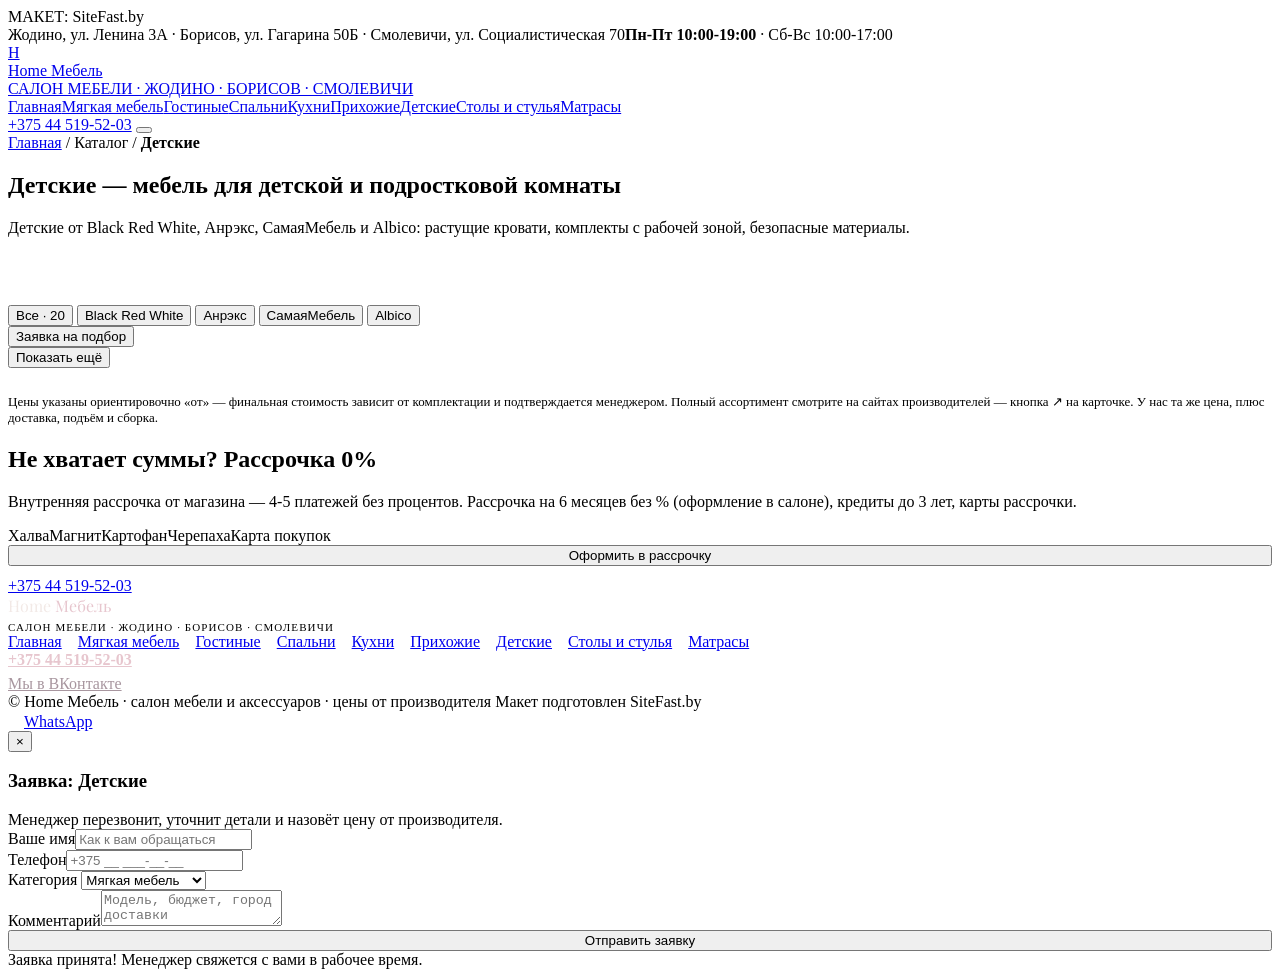
==== detskie.html @ a509b150 "add detskie.html" ====
<!DOCTYPE html>
<html lang="ru">
<head>
<meta charset="UTF-8">
<meta name="viewport" content="width=device-width, initial-scale=1.0">
<title>Детские — мебель для детской и подростковой комнаты | Home Мебель — Жодино, Борисов, Смолевичи</title>
<meta name="description" content="Детские от Black Red White, Анрэкс, СамаяМебель и Albico: растущие кровати, комплекты с рабочей зоной, безопасные материалы.">
<link rel="preconnect" href="https://fonts.googleapis.com">
<link rel="preconnect" href="https://fonts.gstatic.com" crossorigin>
<link href="https://fonts.googleapis.com/css2?family=Playfair+Display:ital,wght@0,500;0,700;0,800;0,900;1,700&family=Raleway:wght@400;500;600;700;800&display=swap" rel="stylesheet">
<link rel="stylesheet" href="assets/style.css">
</head>
<body>
<div class="wm"></div>
<div class="wbadge">МАКЕТ: SiteFast.by</div>
<header>
  <div class="topline"><div class="wrap"><span>Жодино, ул. Ленина 3А · Борисов, ул. Гагарина 50Б · Смолевичи, ул. Социалистическая 70</span><span class="tl2"><b>Пн-Пт 10:00-19:00</b> · Сб-Вс 10:00-17:00</span></div></div>
  <div class="wrap hrow">
    <a href="index.html" class="logo">
      <div class="lmark">H</div>
      <div><div class="lname">Home <span>Мебель</span></div><div class="lsub">САЛОН МЕБЕЛИ · ЖОДИНО · БОРИСОВ · СМОЛЕВИЧИ</div></div>
    </a>
    <nav class="main" id="nav"><a href="index.html">Главная</a><a href="myagkaya-mebel.html" class="">Мягкая мебель</a><a href="gostinye.html" class="">Гостиные</a><a href="spalni.html" class="">Спальни</a><a href="kukhni.html" class="">Кухни</a><a href="prihozhie.html" class="">Прихожие</a><a href="detskie.html" class="act">Детские</a><a href="stoly-stulya.html" class="">Столы и стулья</a><a href="matrasy.html" class="">Матрасы</a></nav>
    <div class="hcall">
      <a href="tel:+375445195203" class="btn btn-line">+375 44 519-52-03</a>
      <button class="burger" id="burger" aria-label="Меню"><span></span><span></span><span></span></button>
    </div>
  </div>
</header>
<main>
<section class="blk" style="padding-bottom:34px">
  <div class="wrap">
    <div class="crumbs"><a href="index.html">Главная</a> / Каталог / <b>Детские</b></div>
    <h1>Детские — мебель для детской и подростковой комнаты</h1>
    <p class="lead" style="margin-bottom:0">Детские от Black Red White, Анрэкс, СамаяМебель и Albico: растущие кровати, комплекты с рабочей зоной, безопасные материалы.</p>
  </div>
</section>
<section class="blk alt" style="padding-top:34px">
  <div class="wrap">
    <div class="cats-head">
      <div>
        <div class="filters" id="filters">
          <button class="chip on" data-f="all">Все · <span id="pcnt">20</span></button>
          <button class="chip" data-f="BRW">Black Red White</button>
          <button class="chip" data-f="Анрэкс">Анрэкс</button>
          <button class="chip" data-f="СамаяМебель">СамаяМебель</button>
          <button class="chip" data-f="Albico">Albico</button>

        </div>
      </div>
      <button class="btn btn-acc2 btn-sm" data-q="Детские">Заявка на подбор</button>
    </div>
    <div class="pgrid" id="pgrid" data-shown="12"></div>
    <div class="morewrap"><button class="btn btn-acc" id="morebtn">Показать ещё</button></div>
    <p style="margin-top:26px;font-size:13px;color:var(--mut)">Цены указаны ориентировочно «от» — финальная стоимость зависит от комплектации и подтверждается менеджером. Полный ассортимент смотрите на сайтах производителей — кнопка ↗ на карточке. У нас та же цена, плюс доставка, подъём и сборка.</p>
  </div>
</section>
<section class="blk">
  <div class="wrap">
    <div class="pay fx">
      <div>
        <h2>Не хватает суммы? Рассрочка 0%</h2>
        <p>Внутренняя рассрочка от магазина — 4-5 платежей без процентов. Рассрочка на 6 месяцев без % (оформление в салоне), кредиты до 3 лет, карты рассрочки.</p>
        <div class="row"><span class="pill">Халва</span><span class="pill">Магнит</span><span class="pill">Картофан</span><span class="pill">Черепаха</span><span class="pill">Карта покупок</span></div>
      </div>
      <div style="display:flex;flex-direction:column;gap:11px;min-width:225px">
        <button class="btn btn-acc" data-q="Детские">Оформить в рассрочку</button>
        <a href="tel:+375445195203" class="btn btn-line">+375 44 519-52-03</a>
      </div>
    </div>
  </div>
</section>
</main>
<footer>
  <div class="wrap">
    <div class="frow">
      <div>
        <div class="lname" style="color:#F2E9E6;font-family:'Playfair Display',serif">Home <span style="color:#E7C6CE">Мебель</span></div>
        <div class="mono" style="font-size:11px;margin-top:5px;letter-spacing:.1em">САЛОН МЕБЕЛИ · ЖОДИНО · БОРИСОВ · СМОЛЕВИЧИ</div>
      </div>
      <nav style="display:flex;gap:16px;flex-wrap:wrap"><a href="index.html">Главная</a><a href="myagkaya-mebel.html" class="">Мягкая мебель</a><a href="gostinye.html" class="">Гостиные</a><a href="spalni.html" class="">Спальни</a><a href="kukhni.html" class="">Кухни</a><a href="prihozhie.html" class="">Прихожие</a><a href="detskie.html" class="act">Детские</a><a href="stoly-stulya.html" class="">Столы и стулья</a><a href="matrasy.html" class="">Матрасы</a></nav>
      <div>
        <a href="tel:+375445195203" style="color:#E7C6CE;font-weight:800">+375 44 519-52-03</a>
        <div style="margin-top:6px"><a href="https://vk.com/vk_homemebel" style="color:#A8969F">Мы в ВКонтакте</a></div>
      </div>
    </div>
    <div class="wmline mono">
      <span>© Home Мебель · салон мебели и аксессуаров · цены от производителя</span>
      <span>Макет подготовлен SiteFast.by</span>
    </div>
  </div>
</footer>
<div class="fab">
  <button class="qbtn" id="qbtn" data-q="Детские" style="display:none">Заявка <span class="qn"></span></button>
  <a class="wa" href="https://wa.me/375445195203" target="_blank" rel="noopener"><svg width="16" height="16" viewBox="0 0 24 24" fill="#fff"><path d="M12 2a10 10 0 00-8.6 15.1L2 22l5-1.3A10 10 0 1012 2z"/></svg>WhatsApp</a>
</div>
<div class="modal" id="qmodal">
  <div class="mbox">
    <button class="mx" aria-label="Закрыть">×</button>
    <h3>Заявка: Детские</h3>
    <div class="mnote">Менеджер перезвонит, уточнит детали и назовёт цену от производителя.</div>
    <div class="qlist" id="qlist"></div>
    <form class="jform" novalidate>
      <div class="frm">
        <div><label>Ваше имя</label><input name="name" required placeholder="Как к вам обращаться"></div>
        <div><label>Телефон</label><input name="tel" required placeholder="+375 __ ___-__-__"></div>
        <div><label>Категория</label>
          <select name="type">
            <option value="Мягкая мебель">Мягкая мебель</option><option value="Гостиные">Гостиные</option><option value="Спальни">Спальни</option>
            <option value="Кухни">Кухни</option><option value="Прихожие">Прихожие</option><option value="Детские">Детские</option>
            <option value="Столы и стулья">Столы и стулья</option><option value="Матрасы">Матрасы</option><option>Мебель на заказ</option>
          </select>
        </div>
        <div><label>Комментарий</label><textarea name="msg" placeholder="Модель, бюджет, город доставки"></textarea></div>
        <button class="btn btn-acc" type="submit" style="width:100%">Отправить заявку</button>
        <div class="ok-msg">Заявка принята! Менеджер свяжется с вами в рабочее время.</div>
      </div>
    </form>
  </div>
</div>
<script src="assets/data-detskie.js"></script>
<script src="assets/main.js"></script>
<script>renderCatalog();</script>
</body>
</html>
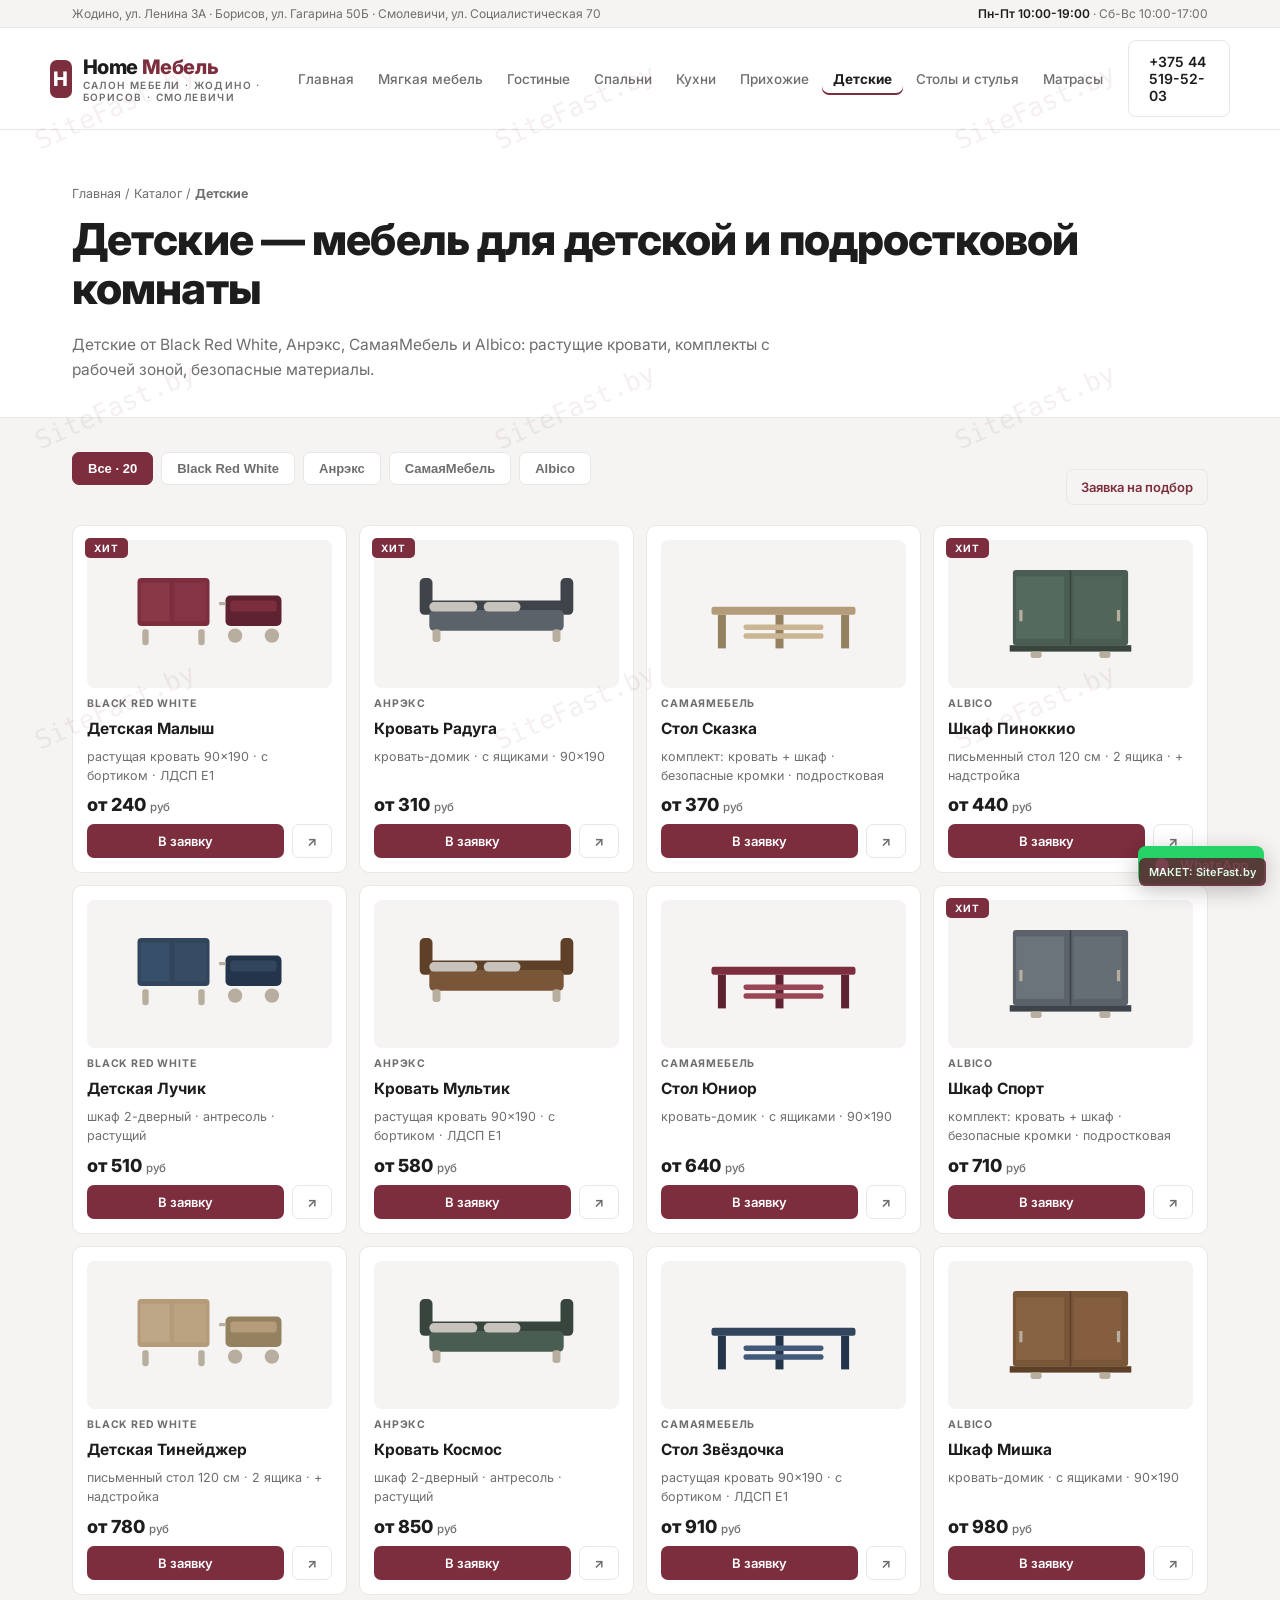
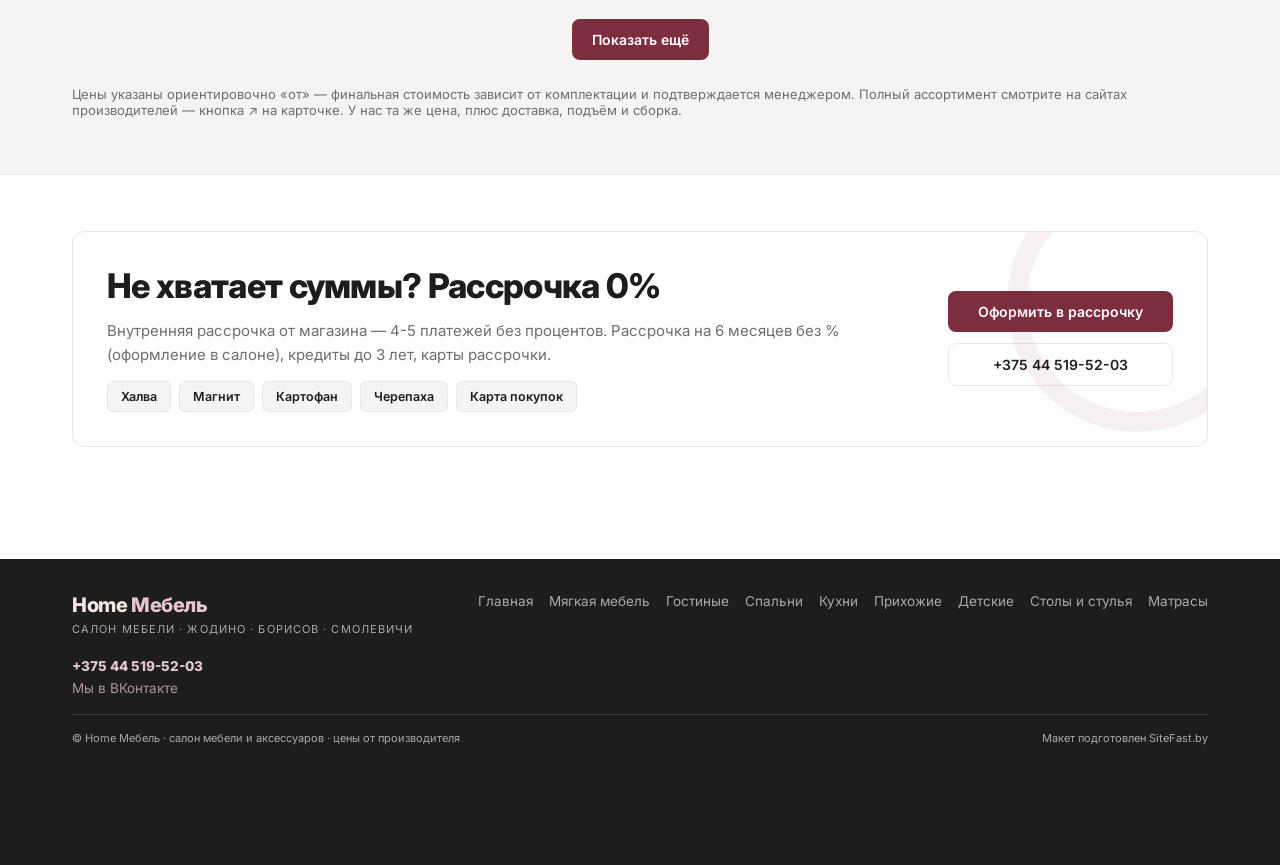
==== commit fc82c313: "redesign: строгий стиль по референсам (светлый фон, Inter, тонкие линии)" ====
--- a/detskie.html
+++ b/detskie.html
@@ -7,7 +7,7 @@
 <meta name="description" content="Детские от Black Red White, Анрэкс, СамаяМебель и Albico: растущие кровати, комплекты с рабочей зоной, безопасные материалы.">
 <link rel="preconnect" href="https://fonts.googleapis.com">
 <link rel="preconnect" href="https://fonts.gstatic.com" crossorigin>
-<link href="https://fonts.googleapis.com/css2?family=Playfair+Display:ital,wght@0,500;0,700;0,800;0,900;1,700&family=Raleway:wght@400;500;600;700;800&display=swap" rel="stylesheet">
+<link href="https://fonts.googleapis.com/css2?family=Inter:wght@400;500;600;700;800&display=swap" rel="stylesheet">
 <link rel="stylesheet" href="assets/style.css">
 </head>
 <body>
@@ -75,7 +75,7 @@
   <div class="wrap">
     <div class="frow">
       <div>
-        <div class="lname" style="color:#F2E9E6;font-family:'Playfair Display',serif">Home <span style="color:#E7C6CE">Мебель</span></div>
+        <div class="lname" style="color:#F2E9E6;font-family:'Inter',sans-serif;font-weight:800;letter-spacing:-.02em">Home <span style="color:#E7C6CE">Мебель</span></div>
         <div class="mono" style="font-size:11px;margin-top:5px;letter-spacing:.1em">САЛОН МЕБЕЛИ · ЖОДИНО · БОРИСОВ · СМОЛЕВИЧИ</div>
       </div>
       <nav style="display:flex;gap:16px;flex-wrap:wrap"><a href="index.html">Главная</a><a href="myagkaya-mebel.html" class="">Мягкая мебель</a><a href="gostinye.html" class="">Гостиные</a><a href="spalni.html" class="">Спальни</a><a href="kukhni.html" class="">Кухни</a><a href="prihozhie.html" class="">Прихожие</a><a href="detskie.html" class="act">Детские</a><a href="stoly-stulya.html" class="">Столы и стулья</a><a href="matrasy.html" class="">Матрасы</a></nav>
--- a/assets/style.css
+++ b/assets/style.css
@@ -0,0 +1,205 @@
+:root{--acc:#7C2D3E;--acch:#5E2230;--acl:#E7C6CE;--tint:rgba(124,45,62,.07);--bg:#FFFFFF;--alt:#F5F4F2;--ink:#1D1D1D;--mut:#6E6E6E;--line:#E7E7E7;--dk:#1D1D1D;--dmut:#A9A9A9;--dline:#3A3A3A}
+*{margin:0;padding:0;box-sizing:border-box}
+html{scroll-behavior:smooth}
+body{font-family:'Inter',system-ui,sans-serif;background:var(--bg);color:var(--ink);font-size:16px}
+a{color:inherit;text-decoration:none}
+img{max-width:100%;display:block}
+.wrap{max-width:1180px;margin:0 auto;padding:0 22px}
+/* шапка */
+header{position:sticky;top:0;z-index:100;background:rgba(255,255,255,.97);backdrop-filter:blur(8px);border-bottom:1px solid var(--line)}
+.hrow{display:flex;align-items:center;justify-content:space-between;gap:14px;padding:12px 0}
+.logo{display:flex;align-items:center;gap:11px;min-width:0}
+.lmark{width:38px;height:38px;border-radius:7px;background:var(--acc);display:flex;align-items:center;justify-content:center;font-weight:800;color:#fff;font-size:20px}
+.lname{font-size:20px;font-weight:800;letter-spacing:-.02em}
+.lname span{color:var(--acc)}
+.lsub{font-size:10px;color:var(--mut);letter-spacing:.14em;font-weight:600}
+nav.main{display:flex;gap:2px}
+nav.main a{font-size:13.5px;font-weight:500;padding:8px 11px;border-radius:7px;white-space:nowrap;color:var(--mut)}
+nav.main a:hover{background:var(--alt);color:var(--ink)}
+nav.main a.act{color:var(--ink);font-weight:700;box-shadow:inset 0 -2px 0 var(--acc)}
+.hcall{display:flex;gap:8px;align-items:center}
+.btn{display:inline-flex;align-items:center;justify-content:center;gap:8px;font-weight:600;font-size:14px;padding:12px 20px;border-radius:8px;transition:.15s;cursor:pointer;border:none;font-family:'Inter',sans-serif}
+.btn-acc{background:var(--acc);color:#fff}
+.btn-acc:hover{background:var(--acch)}
+.btn-line{background:transparent;border:1.5px solid var(--line);color:var(--ink)}
+.btn-line:hover{border-color:var(--ink)}
+.btn-acc2{background:transparent;border:1.5px solid var(--line);color:var(--acc)}
+.btn-acc2:hover{border-color:var(--acc)}
+.btn-sm{padding:9px 14px;font-size:13px;border-radius:7px}
+.burger{display:none;background:none;border:1.5px solid var(--line);border-radius:7px;padding:9px 10px;cursor:pointer}
+.burger span{display:block;width:20px;height:2px;background:var(--ink);margin:4px 0}
+.topline{background:var(--alt);color:var(--mut);font-size:12px;padding:6px 0;border-bottom:1px solid var(--line)}
+.topline .wrap{display:flex;justify-content:space-between;gap:14px;flex-wrap:wrap}
+.topline b{color:var(--ink);font-weight:600}
+/* hero */
+.hero{background:var(--bg);border-bottom:1px solid var(--line)}
+.hrow2{display:grid;grid-template-columns:1.06fr .94fr;gap:44px;padding:56px 0 48px;align-items:center}
+.tag{display:inline-block;font-size:11px;letter-spacing:.14em;font-weight:700;color:#fff;background:var(--acc);padding:7px 13px;border-radius:5px;margin-bottom:20px;text-transform:uppercase}
+h1{font-size:clamp(27px,3.6vw,44px);line-height:1.12;margin-bottom:18px;font-weight:800;letter-spacing:-.02em}
+h1 em{font-style:normal;color:var(--acc)}
+.hsub{font-size:16px;line-height:1.65;color:var(--mut);max-width:560px;margin-bottom:24px}
+.hfacts{display:grid;grid-template-columns:repeat(2,1fr);gap:10px;max-width:560px;margin-bottom:26px}
+.hf{border:1px solid var(--line);border-radius:9px;padding:12px 14px;background:#fff}
+.hf b{display:block;font-size:17px;font-weight:800;color:var(--acc);letter-spacing:-.01em}
+.hf span{font-size:11.5px;color:var(--mut)}
+.hbtns{display:flex;gap:10px;flex-wrap:wrap}
+/* плитки hero справа */
+.htiles{display:grid;grid-template-columns:1fr 1fr;gap:10px}
+.ht{border:1px solid var(--line);border-radius:10px;padding:18px 16px;background:#fff;transition:border-color .15s}
+.ht:hover{border-color:var(--acc)}
+.ht svg{width:100%;height:74px;display:block;margin-bottom:10px}
+.ht b{display:block;font-size:14.5px;font-weight:700}
+.ht span{font-size:11.5px;color:var(--mut)}
+.hall{grid-column:1/-1;border:1px solid var(--line);border-radius:10px;padding:13px 16px;display:flex;justify-content:space-between;align-items:center;font-size:13.5px;font-weight:600;color:var(--mut);background:var(--alt)}
+.hall:hover{color:var(--acc);border-color:var(--acc)}
+.hall b{color:var(--acc)}
+/* полоса преимуществ (статичная) */
+.strip{border-bottom:1px solid var(--line);background:#fff}
+.strip .wrap{display:flex;gap:28px;flex-wrap:wrap;padding-top:14px;padding-bottom:14px}
+.strip span{font-size:12.5px;font-weight:600;color:var(--mut);letter-spacing:.06em;text-transform:uppercase;display:flex;align-items:center;gap:9px}
+.strip i{width:5px;height:5px;background:var(--acc);border-radius:1px;flex:none}
+/* секции */
+section.blk{padding:56px 0}
+section.blk.alt{background:var(--alt);border-top:1px solid var(--line);border-bottom:1px solid var(--line)}
+.kick{font-size:12px;letter-spacing:.16em;font-weight:700;color:var(--acc);text-transform:uppercase;margin-bottom:12px;display:flex;align-items:center;gap:10px}
+.kick::before{content:'';width:22px;height:2px;background:var(--acc)}
+h2{font-size:clamp(23px,2.9vw,34px);line-height:1.15;margin-bottom:14px;font-weight:800;letter-spacing:-.02em}
+.lead{font-size:15.5px;line-height:1.65;color:var(--mut);max-width:760px;margin-bottom:28px}
+.fx{opacity:0;transform:translateY(14px)}
+body.js .fx{opacity:0;transform:translateY(14px);transition:opacity .5s ease,transform .5s ease}
+body.js .fx.in{opacity:1;transform:none}
+/* категории-плитки */
+.catgrid{display:grid;grid-template-columns:repeat(4,1fr);gap:12px}
+.cat{background:#fff;border:1px solid var(--line);border-radius:10px;padding:20px;position:relative;overflow:hidden;transition:border-color .15s;display:block}
+.cat:hover{border-color:var(--acc)}
+.cat svg{width:100%;height:110px;display:block;margin-bottom:12px}
+.cat b{display:block;font-size:17.5px;font-weight:700;letter-spacing:-.01em}
+.cat span{font-size:12.5px;color:var(--mut)}
+.cat .go{position:absolute;right:14px;top:14px;width:28px;height:28px;border-radius:7px;background:var(--tint);color:var(--acc);display:flex;align-items:center;justify-content:center;font-weight:700;transition:.15s;font-size:13px}
+.cat:hover .go{background:var(--acc);color:#fff}
+/* чертёж */
+.bp{background:#16294A;position:relative;border-radius:0}
+.bp-stick{position:sticky;top:0;min-height:92vh;display:flex;align-items:center;justify-content:center;padding:20px 0}
+.bp-panel{position:relative;background:#16294A;border-radius:14px;overflow:hidden;width:min(520px,92vw);aspect-ratio:4/4.6;box-shadow:0 34px 70px -30px rgba(20,38,66,.55)}
+.bp-panel::after{content:'';position:absolute;inset:0;background:repeating-linear-gradient(0deg,transparent 0 38px,rgba(255,255,255,.05) 38px 39px),repeating-linear-gradient(90deg,transparent 0 38px,rgba(255,255,255,.05) 38px 39px);pointer-events:none;z-index:2}
+.bp-l{position:absolute;inset:0;background-color:#16294A;background-size:auto 100%;background-position:center top;background-repeat:no-repeat;opacity:0}
+.bp-l[data-m="0"]{opacity:1}
+.bp-l[data-m="1"],.bp-l[data-m="2"],.bp-l[data-m="3"]{clip-path:inset(0 0 100% 0)}
+.bp-l[data-m="4"]{clip-path:circle(0% at 50% 45%)}
+.bp-chalk{position:absolute;left:6%;right:6%;top:0;height:2px;background:repeating-linear-gradient(90deg,#E0B880 0 12px,transparent 12px 19px);opacity:0;box-shadow:0 0 16px 2px rgba(224,184,128,.45);z-index:3}
+.bp-cap{text-align:center;color:#8FA2C4;font-size:11px;letter-spacing:.3em;font-weight:600;margin-top:16px;text-transform:uppercase}
+/* преимущества */
+.advgrid{display:grid;grid-template-columns:repeat(auto-fit,minmax(240px,1fr));gap:12px}
+.adv{background:#fff;border:1px solid var(--line);border-radius:10px;padding:22px 20px}
+.adv .n{font-size:30px;font-weight:800;color:var(--acc);line-height:1;margin-bottom:10px;letter-spacing:-.02em}
+.adv b{display:block;font-size:15.5px;margin-bottom:6px;font-weight:700}
+.adv p{font-size:13.5px;line-height:1.6;color:var(--mut)}
+/* производители */
+.brands{display:grid;grid-template-columns:repeat(auto-fit,minmax(180px,1fr));gap:10px}
+.brand{display:flex;align-items:center;justify-content:space-between;gap:10px;background:#fff;border:1px solid var(--line);border-radius:9px;padding:14px 16px;transition:.15s}
+.brand:hover{border-color:var(--acc)}
+.brand b{font-size:14.5px;font-weight:700}
+.brand small{display:block;font-size:11.5px;color:var(--mut);font-weight:500}
+.brand .ar{color:var(--acc);font-weight:700;font-size:14px;flex:none}
+/* рассрочка */
+.pay{background:#fff;border:1px solid var(--line);border-radius:12px;padding:34px;display:grid;grid-template-columns:1.3fr auto;gap:26px;align-items:center;position:relative;overflow:hidden}
+.pay::after{content:'';position:absolute;right:-60px;top:-60px;width:220px;height:220px;border:20px solid var(--tint);border-radius:50%}
+.pay p{color:var(--mut);font-size:15px;line-height:1.6;margin-top:8px}
+.pay .row{display:flex;gap:8px;flex-wrap:wrap;margin-top:14px}
+.pay .pill{font-size:12.5px;font-weight:600;border:1px solid var(--line);border-radius:6px;padding:7px 13px;color:var(--ink);background:var(--alt)}
+/* каталог */
+.cats-head{display:flex;justify-content:space-between;align-items:end;gap:20px;flex-wrap:wrap;margin-bottom:20px}
+.crumbs{font-size:12.5px;color:var(--mut);margin-bottom:14px}
+.crumbs a:hover{color:var(--acc)}
+.filters{display:flex;gap:8px;flex-wrap:wrap;margin-bottom:20px}
+.chip{font-size:13px;font-weight:600;padding:8px 15px;border-radius:7px;border:1.5px solid var(--line);background:#fff;cursor:pointer;transition:.15s;color:var(--mut)}
+.chip:hover{border-color:var(--mut)}
+.chip.on{border-color:var(--acc);background:var(--acc);color:#fff}
+.pgrid{display:grid;grid-template-columns:repeat(auto-fill,minmax(255px,1fr));gap:12px}
+.pcard{background:#fff;border:1px solid var(--line);border-radius:10px;padding:14px;display:flex;flex-direction:column;gap:9px;transition:border-color .15s;position:relative}
+.pcard:hover{border-color:var(--acc)}
+.pcard .art{border-radius:8px;background:var(--alt);padding:14px;height:148px;display:flex;align-items:center}
+.pcard .art svg{width:100%;height:100%}
+.pcard h3{font-size:15.5px;font-weight:700;line-height:1.3}
+.pcard .spec{font-size:12.5px;color:var(--mut);line-height:1.5;flex:1}
+.pcard .prow{display:flex;align-items:baseline;justify-content:space-between;gap:8px}
+.pcard .price{font-size:18px;font-weight:800;letter-spacing:-.01em;white-space:nowrap}
+.pcard .price small{font-size:11.5px;color:var(--mut);font-weight:500}
+.pcard .sup{font-size:10.5px;font-weight:700;color:var(--mut);letter-spacing:.08em;text-transform:uppercase}
+.pcard .acts{display:flex;gap:8px}
+.pcard .acts .btn{flex:1}
+.pcard .acts a.out{flex:none;display:flex;align-items:center;justify-content:center;width:40px;border:1.5px solid var(--line);border-radius:7px;color:var(--mut);font-weight:700;transition:.15s;font-size:13px}
+.pcard .acts a.out:hover{border-color:var(--acc);color:var(--acc)}
+.hit{position:absolute;left:12px;top:12px;background:var(--acc);color:#fff;font-size:10px;font-weight:700;letter-spacing:.1em;padding:4px 9px;border-radius:5px;z-index:2}
+.morewrap{text-align:center;margin-top:24px}
+/* faq */
+.faq details{background:#fff;border:1px solid var(--line);border-radius:9px;margin-bottom:9px;overflow:hidden}
+.faq summary{list-style:none;cursor:pointer;padding:15px 18px;font-weight:600;font-size:15px;display:flex;justify-content:space-between;align-items:center;gap:10px}
+.faq summary::-webkit-details-marker{display:none}
+.faq summary .pl{flex:none;width:22px;height:22px;border-radius:6px;background:var(--tint);color:var(--acc);display:flex;align-items:center;justify-content:center;font-weight:700;transition:transform .25s}
+.faq details[open] .pl{transform:rotate(45deg);background:var(--acc);color:#fff}
+.faq .fa{padding:0 18px 15px;font-size:14px;line-height:1.65;color:var(--mut)}
+/* контакты */
+.con{display:grid;grid-template-columns:1fr 1fr;gap:20px}
+.cbox{background:#fff;border:1px solid var(--line);border-radius:12px;padding:26px}
+.cbox h3{font-size:18px;margin-bottom:14px;font-weight:700}
+.shops{display:grid;gap:10px}
+.shop{border:1px solid var(--line);border-radius:9px;padding:14px 16px}
+.shop b{display:block;font-size:15px;margin-bottom:3px;font-weight:700}
+.shop span{font-size:13px;color:var(--mut);display:block}
+.shop .tel{margin-top:8px;display:flex;gap:14px;flex-wrap:wrap}
+.shop .tel a{color:var(--acc);font-weight:700;font-size:14px}
+.crow{display:flex;gap:10px;font-size:14px;color:var(--mut);margin-bottom:8px}
+.crow b{color:var(--ink);flex:none;font-weight:600}
+.ctel a.big{display:flex;align-items:center;gap:12px;font-weight:700;font-size:18px;padding:12px 15px;border:1.5px solid var(--line);border-radius:9px;transition:.15s;margin-bottom:10px}
+.ctel a.big:hover{border-color:var(--acc)}
+form .frm{display:grid;gap:12px}
+form label{font-size:13px;font-weight:600;color:var(--mut);display:block;margin-bottom:5px}
+form input,form select,form textarea{width:100%;border:1.5px solid var(--line);border-radius:8px;padding:11px 13px;font-size:14.5px;font-family:inherit;background:#fff;color:var(--ink)}
+form input:focus,form select:focus,form textarea:focus{outline:none;border-color:var(--acc)}
+form textarea{min-height:84px;resize:vertical}
+.ok-msg{display:none;background:var(--tint);color:var(--acc);border:1px solid var(--acl);border-radius:8px;padding:12px 15px;font-size:14px;font-weight:600}
+/* модалка */
+.modal{position:fixed;inset:0;z-index:9999;display:none;align-items:center;justify-content:center;padding:20px;background:rgba(29,29,29,.55);backdrop-filter:blur(4px)}
+.modal.on{display:flex}
+.mbox{background:#fff;border-radius:12px;max-width:520px;width:100%;max-height:92vh;overflow:auto;padding:30px;position:relative}
+.mbox h3{font-size:21px;margin-bottom:6px;font-weight:700}
+.mbox .mx{position:absolute;right:14px;top:14px;width:34px;height:34px;border-radius:50%;border:1.5px solid var(--line);background:none;font-size:17px;cursor:pointer;color:var(--mut)}
+.mbox .mnote{font-size:13.5px;color:var(--mut);margin-bottom:16px}
+.qlist{border:1px solid var(--line);border-radius:9px;margin-bottom:14px;display:none}
+.qlist .qi{display:flex;justify-content:space-between;gap:10px;padding:9px 13px;border-bottom:1px solid var(--line);font-size:13.5px;font-weight:600;align-items:center}
+.qlist .qi:last-child{border-bottom:none}
+.qlist .qi button{background:none;border:none;color:var(--mut);cursor:pointer;font-size:15px}
+.qlist .qi button:hover{color:var(--acc)}
+/* футер */
+footer{background:var(--dk);color:var(--dmut);padding:34px 0 120px;margin-top:56px;font-size:13.5px}
+.frow{display:flex;justify-content:space-between;gap:22px;flex-wrap:wrap;margin-bottom:18px}
+.frow a:hover{color:#fff}
+.frow nav{display:flex;gap:16px;flex-wrap:wrap}
+.wmline{border-top:1px solid var(--dline);padding-top:16px;display:flex;justify-content:space-between;gap:12px;flex-wrap:wrap;font-size:11px}
+/* плавающие */
+.fab{position:fixed;right:16px;bottom:16px;z-index:9990;display:flex;flex-direction:column;gap:9px;align-items:flex-end}
+.fab a,.fab button{display:flex;align-items:center;gap:10px;background:var(--dk);color:#fff;font-weight:600;font-size:13.5px;padding:11px 16px;border-radius:8px;box-shadow:0 6px 22px rgba(0,0,0,.25);border:none;cursor:pointer;font-family:'Inter',sans-serif}
+.fab a.wa{background:#25D366;color:#fff}
+.fab .qbtn{background:var(--acc)}
+.fab .qbtn .qn{background:#fff;color:var(--acc);border-radius:999px;font-size:11px;padding:1px 7px;display:none}
+/* водяной знак */
+.wm{position:fixed;inset:0;z-index:9998;pointer-events:none;background-image:url("data:image/svg+xml,%3Csvg xmlns='http://www.w3.org/2000/svg' width='460' height='300'%3E%3Ctext x='40' y='150' font-size='26' fill='%237C2D3E' opacity='.08' font-family='monospace' transform='rotate(-24 40 150)'%3ESiteFast.by%3C/text%3E%3C/svg%3E")}
+.wbadge{position:fixed;right:14px;bottom:14px;z-index:9999;background:#5E2230;color:#fff;font:600 11px 'Inter',sans-serif;padding:7px 10px;border-radius:6px;opacity:.85}
+@media(max-width:1023px){
+nav.main{display:none;position:absolute;top:100%;left:0;right:0;background:#fff;flex-direction:column;padding:10px 14px;border-bottom:1px solid var(--line);z-index:101}
+nav.main.open{display:flex}
+nav.main a{padding:13px 14px;font-size:15.5px;color:var(--ink)}
+.burger{display:block}
+.hrow2{grid-template-columns:1fr;gap:26px;padding:40px 0 34px}
+.catgrid{grid-template-columns:repeat(2,1fr)}
+.con{grid-template-columns:1fr}
+.pay{grid-template-columns:1fr}
+.topline .tl2{display:none}
+}
+@media(max-width:600px){.hcall .btn{display:none}
+.catgrid{grid-template-columns:1fr 1fr}
+.pay{padding:22px}
+footer{padding-bottom:150px}
+.bp-panel{aspect-ratio:4/4.2}
+}
